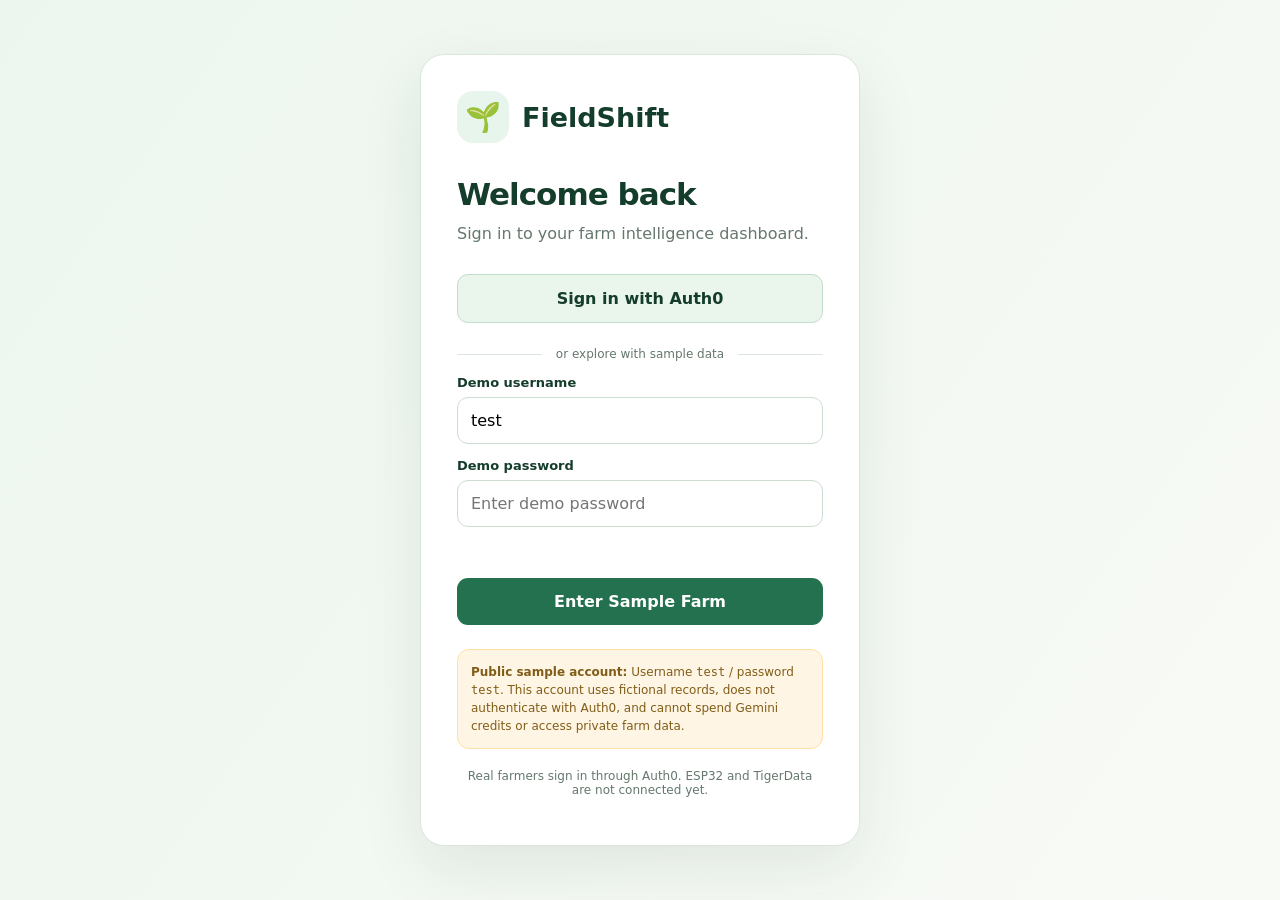
==== FieldShift_v7_Calendar_Sprite/public/index.html @ 9e1a4532 "Deploy FieldShift production login with isolated sample farm profile" ====
<!doctype html><html lang="en"><head><meta charset="utf-8"><meta name="viewport" content="width=device-width,initial-scale=1"><title>FieldShift — Sign in</title>
<style>
:root{--dark:#153d2c;--green:#24714f;--line:#dbe7dc;--mute:#65786c}*{box-sizing:border-box}
body{margin:0;background:linear-gradient(125deg,#ecf6ee,#f8faf6);min-height:100vh;font-family:ui-sans-serif,system-ui,Arial;color:var(--dark);display:grid;place-items:center;padding:24px}
.login{width:min(440px,100%);background:white;border:1px solid var(--line);border-radius:24px;box-shadow:0 22px 65px #183c2617;padding:36px}
.brand{display:flex;align-items:center;gap:13px;font-size:27px;font-weight:800;margin-bottom:33px}.icon{width:52px;height:52px;border-radius:16px;background:#e8f5ec;display:grid;place-items:center;font-size:29px}
h1{margin:0;font-size:31px;letter-spacing:-1px}.sub{color:var(--mute);margin:10px 0 28px;line-height:1.5}
label{display:block;font-size:13px;font-weight:750;margin:14px 0 7px}input{width:100%;border:1px solid #ccded0;border-radius:11px;padding:13px;font:inherit;outline-color:var(--green)}
button,.action{display:block;width:100%;text-align:center;border:0;background:var(--green);color:white;padding:14px 16px;border-radius:11px;font:inherit;font-weight:750;text-decoration:none;cursor:pointer;margin-top:20px}.action{margin-top:10px;background:#eaf5ec;color:var(--dark);border:1px solid #c5ddcb}
.divider{display:flex;align-items:center;gap:14px;color:var(--mute);font-size:12px;margin:24px 0 5px}.divider:before,.divider:after{content:"";height:1px;background:var(--line);flex:1}
.warn{background:#fff5e4;border:1px solid #ffdfa3;border-radius:12px;padding:13px;color:#805d17;font-size:12px;line-height:1.5;margin-top:24px}
.error{color:#ac3232;font-size:13px;min-height:18px}.fine{color:var(--mute);font-size:12px;text-align:center;margin-top:20px}
</style></head><body><div class="login">
<div class="brand"><span class="icon">🌱</span> FieldShift</div><h1>Welcome back</h1><p class="sub">Sign in to your farm intelligence dashboard.</p>
<a class="action" href="/auth/login">Sign in with Auth0</a>
<div class="divider">or explore with sample data</div>
<form action="/auth/demo" method="post"><label for="u">Demo username</label><input id="u" name="username" value="test" autocomplete="off" required>
<label for="p">Demo password</label><input id="p" name="password" type="password" placeholder="Enter demo password" autocomplete="off" required>
<p id="error" class="error" role="alert"></p><button type="submit">Enter Sample Farm</button></form>
<div class="warn"><strong>Public sample account:</strong> Username <code>test</code> / password <code>test</code>. This account uses fictional records, does not authenticate with Auth0, and cannot spend Gemini credits or access private farm data.</div>
<p class="fine">Real farmers sign in through Auth0. ESP32 and TigerData are not connected yet.</p>
</div><script>if(new URLSearchParams(location.search).get('error')==='invalid')document.getElementById('error').textContent='Invalid demo login. Use test / test.';fetch('/api/auth/me',{cache:'no-store'}).then(r=>r.json()).then(j=>{if(j.authenticated)location.replace('/dashboard.html')}).catch(()=>{});</script>
</body></html>
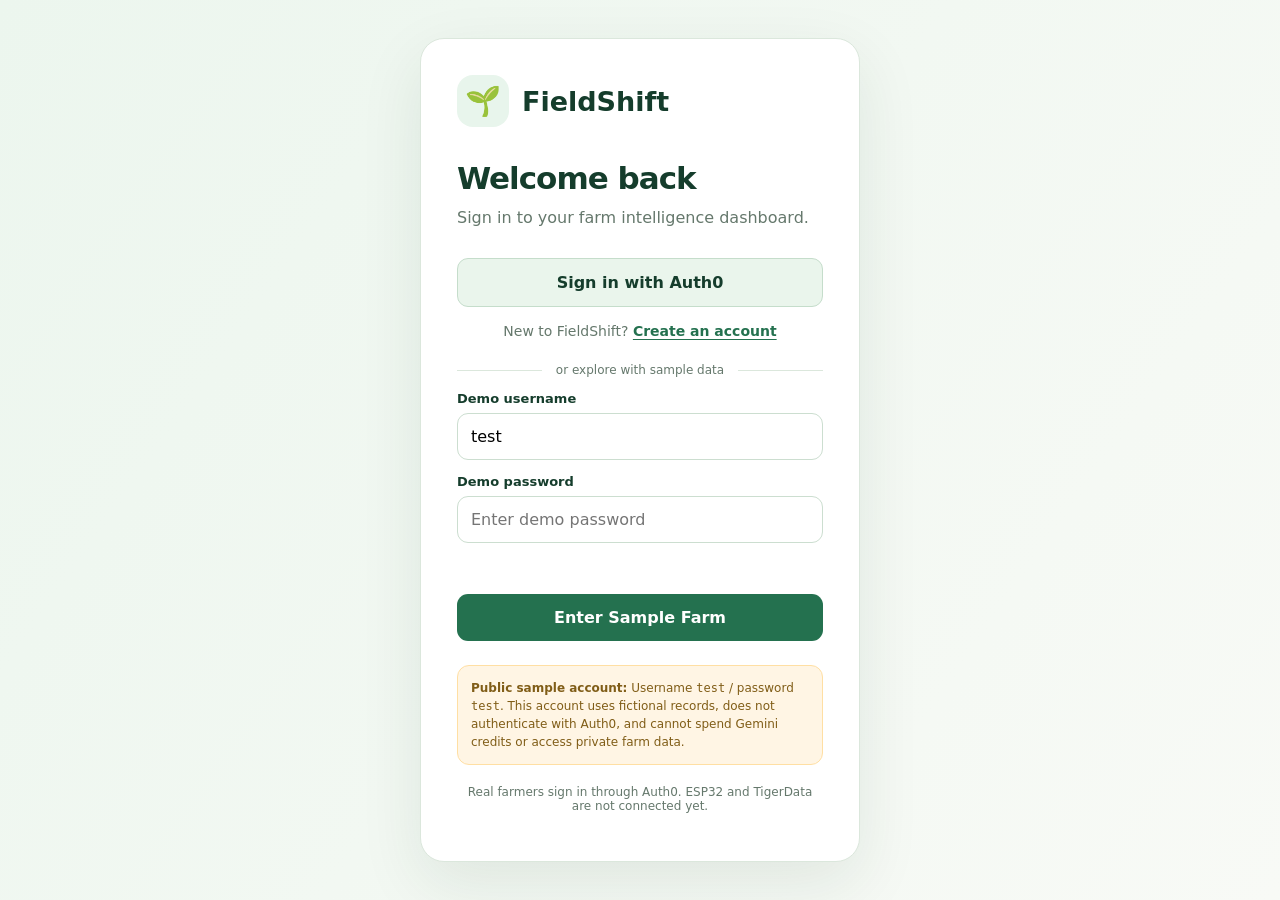
==== commit c4b8fcc8: "Enable verified Auth0 self-signup with safe Gemini access and keep sample login" ====
--- a/FieldShift_v7_Calendar_Sprite/public/index.html
+++ b/FieldShift_v7_Calendar_Sprite/public/index.html
@@ -9,15 +9,16 @@
 button,.action{display:block;width:100%;text-align:center;border:0;background:var(--green);color:white;padding:14px 16px;border-radius:11px;font:inherit;font-weight:750;text-decoration:none;cursor:pointer;margin-top:20px}.action{margin-top:10px;background:#eaf5ec;color:var(--dark);border:1px solid #c5ddcb}
 .divider{display:flex;align-items:center;gap:14px;color:var(--mute);font-size:12px;margin:24px 0 5px}.divider:before,.divider:after{content:"";height:1px;background:var(--line);flex:1}
 .warn{background:#fff5e4;border:1px solid #ffdfa3;border-radius:12px;padding:13px;color:#805d17;font-size:12px;line-height:1.5;margin-top:24px}
-.error{color:#ac3232;font-size:13px;min-height:18px}.fine{color:var(--mute);font-size:12px;text-align:center;margin-top:20px}
+.signup-row{text-align:center;margin-top:16px;color:var(--mute);font-size:14px}.signup-row a{color:var(--green);font-weight:750;text-decoration:underline;text-underline-offset:3px}.error{color:#ac3232;font-size:13px;min-height:18px}.fine{color:var(--mute);font-size:12px;text-align:center;margin-top:20px}
 </style></head><body><div class="login">
 <div class="brand"><span class="icon">🌱</span> FieldShift</div><h1>Welcome back</h1><p class="sub">Sign in to your farm intelligence dashboard.</p>
 <a class="action" href="/auth/login">Sign in with Auth0</a>
+<p class="signup-row">New to FieldShift? <a href="/auth/signup">Create an account</a></p>
 <div class="divider">or explore with sample data</div>
 <form action="/auth/demo" method="post"><label for="u">Demo username</label><input id="u" name="username" value="test" autocomplete="off" required>
 <label for="p">Demo password</label><input id="p" name="password" type="password" placeholder="Enter demo password" autocomplete="off" required>
 <p id="error" class="error" role="alert"></p><button type="submit">Enter Sample Farm</button></form>
 <div class="warn"><strong>Public sample account:</strong> Username <code>test</code> / password <code>test</code>. This account uses fictional records, does not authenticate with Auth0, and cannot spend Gemini credits or access private farm data.</div>
 <p class="fine">Real farmers sign in through Auth0. ESP32 and TigerData are not connected yet.</p>
-</div><script>if(new URLSearchParams(location.search).get('error')==='invalid')document.getElementById('error').textContent='Invalid demo login. Use test / test.';fetch('/api/auth/me',{cache:'no-store'}).then(r=>r.json()).then(j=>{if(j.authenticated)location.replace('/dashboard.html')}).catch(()=>{});</script>
+</div><script>const err=new URLSearchParams(location.search).get('error');if(err==='invalid')document.getElementById('error').textContent='Invalid demo login. Use test / test.';if(err==='signup_unavailable')document.getElementById('error').textContent='Account registration is not currently enabled.';fetch('/api/auth/me',{cache:'no-store'}).then(r=>r.json()).then(j=>{if(j.authenticated)location.replace('/dashboard.html')}).catch(()=>{});</script>
 </body></html>
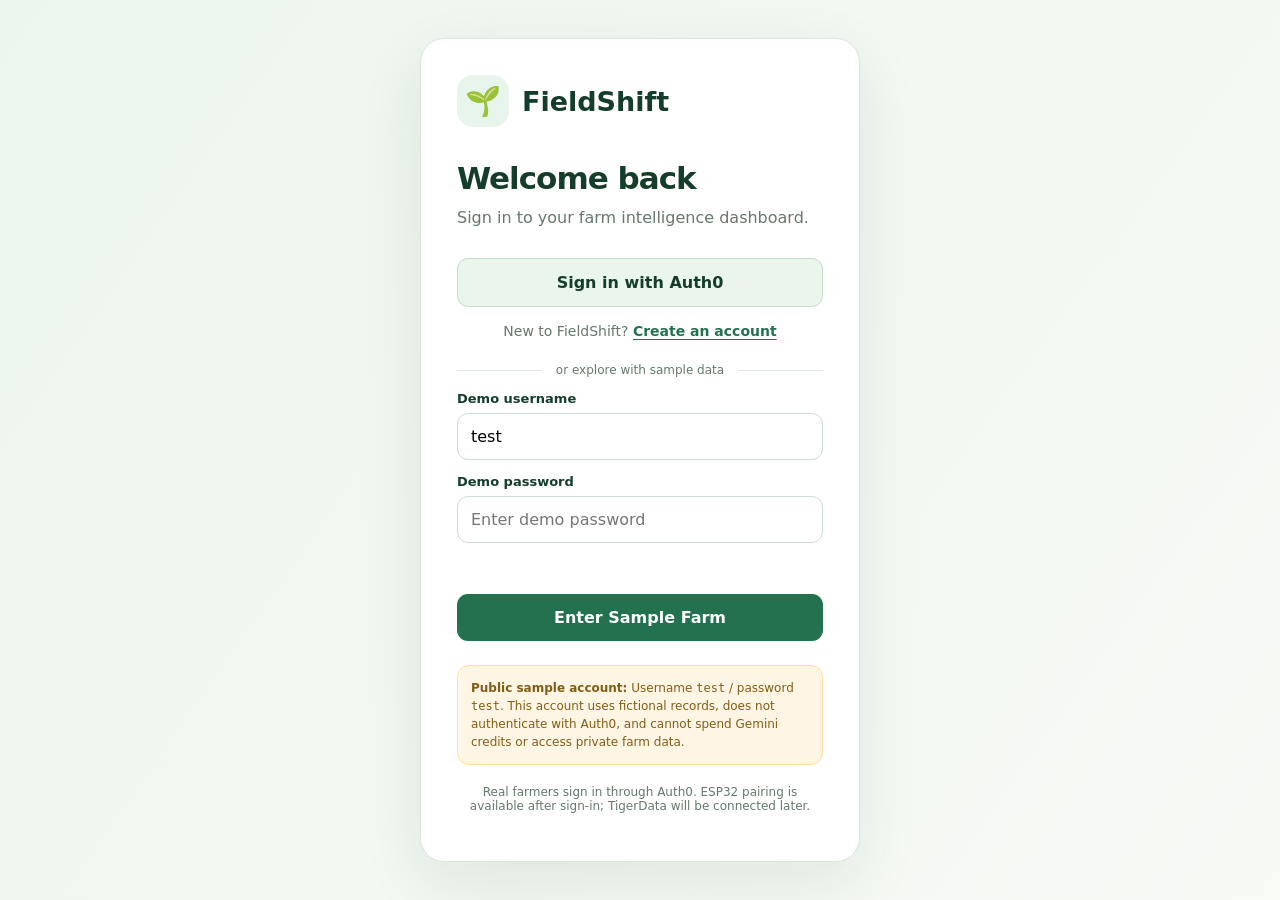
==== commit 4fe5032d: "FieldShift v14: question-first Gemini advice and authenticated ESP32 private cloud ingest" ====
--- a/FieldShift_v7_Calendar_Sprite/public/index.html
+++ b/FieldShift_v7_Calendar_Sprite/public/index.html
@@ -19,6 +19,6 @@
 <label for="p">Demo password</label><input id="p" name="password" type="password" placeholder="Enter demo password" autocomplete="off" required>
 <p id="error" class="error" role="alert"></p><button type="submit">Enter Sample Farm</button></form>
 <div class="warn"><strong>Public sample account:</strong> Username <code>test</code> / password <code>test</code>. This account uses fictional records, does not authenticate with Auth0, and cannot spend Gemini credits or access private farm data.</div>
-<p class="fine">Real farmers sign in through Auth0. ESP32 and TigerData are not connected yet.</p>
+<p class="fine">Real farmers sign in through Auth0. ESP32 pairing is available after sign-in; TigerData will be connected later.</p>
 </div><script>const err=new URLSearchParams(location.search).get('error');if(err==='invalid')document.getElementById('error').textContent='Invalid demo login. Use test / test.';if(err==='signup_unavailable')document.getElementById('error').textContent='Account registration is not currently enabled.';fetch('/api/auth/me',{cache:'no-store'}).then(r=>r.json()).then(j=>{if(j.authenticated)location.replace('/dashboard.html')}).catch(()=>{});</script>
 </body></html>
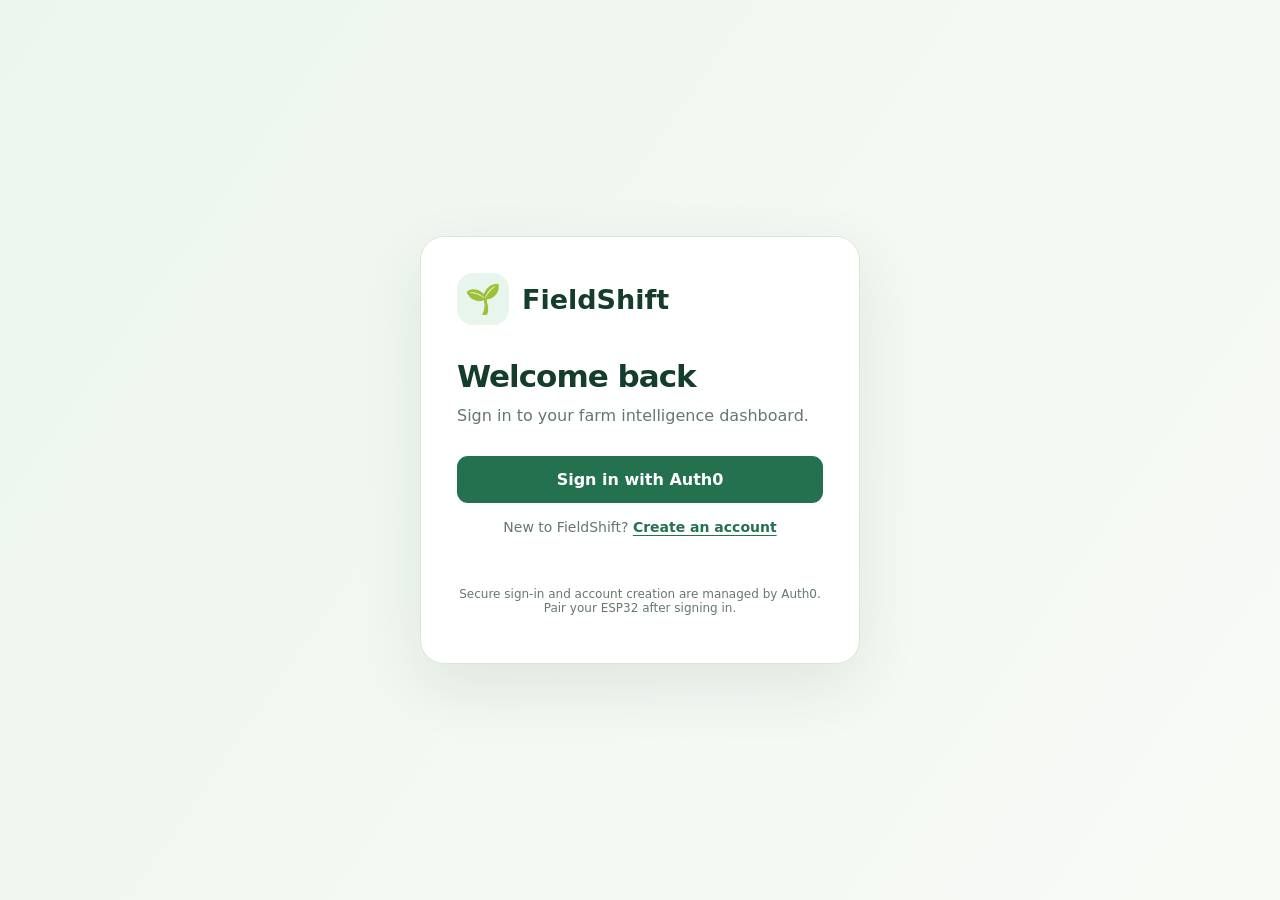
==== commit eaa25d6c: "Retire public test login and sample sessions; keep Auth0 sign-in and signup" ====
--- a/FieldShift_v7_Calendar_Sprite/public/index.html
+++ b/FieldShift_v7_Calendar_Sprite/public/index.html
@@ -5,20 +5,13 @@
 .login{width:min(440px,100%);background:white;border:1px solid var(--line);border-radius:24px;box-shadow:0 22px 65px #183c2617;padding:36px}
 .brand{display:flex;align-items:center;gap:13px;font-size:27px;font-weight:800;margin-bottom:33px}.icon{width:52px;height:52px;border-radius:16px;background:#e8f5ec;display:grid;place-items:center;font-size:29px}
 h1{margin:0;font-size:31px;letter-spacing:-1px}.sub{color:var(--mute);margin:10px 0 28px;line-height:1.5}
-label{display:block;font-size:13px;font-weight:750;margin:14px 0 7px}input{width:100%;border:1px solid #ccded0;border-radius:11px;padding:13px;font:inherit;outline-color:var(--green)}
-button,.action{display:block;width:100%;text-align:center;border:0;background:var(--green);color:white;padding:14px 16px;border-radius:11px;font:inherit;font-weight:750;text-decoration:none;cursor:pointer;margin-top:20px}.action{margin-top:10px;background:#eaf5ec;color:var(--dark);border:1px solid #c5ddcb}
-.divider{display:flex;align-items:center;gap:14px;color:var(--mute);font-size:12px;margin:24px 0 5px}.divider:before,.divider:after{content:"";height:1px;background:var(--line);flex:1}
-.warn{background:#fff5e4;border:1px solid #ffdfa3;border-radius:12px;padding:13px;color:#805d17;font-size:12px;line-height:1.5;margin-top:24px}
+button,.action{display:block;width:100%;text-align:center;border:0;background:var(--green);color:white;padding:14px 16px;border-radius:11px;font:inherit;font-weight:750;text-decoration:none;cursor:pointer;margin-top:20px}.action{margin-top:10px}
 .signup-row{text-align:center;margin-top:16px;color:var(--mute);font-size:14px}.signup-row a{color:var(--green);font-weight:750;text-decoration:underline;text-underline-offset:3px}.error{color:#ac3232;font-size:13px;min-height:18px}.fine{color:var(--mute);font-size:12px;text-align:center;margin-top:20px}
 </style></head><body><div class="login">
 <div class="brand"><span class="icon">🌱</span> FieldShift</div><h1>Welcome back</h1><p class="sub">Sign in to your farm intelligence dashboard.</p>
 <a class="action" href="/auth/login">Sign in with Auth0</a>
 <p class="signup-row">New to FieldShift? <a href="/auth/signup">Create an account</a></p>
-<div class="divider">or explore with sample data</div>
-<form action="/auth/demo" method="post"><label for="u">Demo username</label><input id="u" name="username" value="test" autocomplete="off" required>
-<label for="p">Demo password</label><input id="p" name="password" type="password" placeholder="Enter demo password" autocomplete="off" required>
-<p id="error" class="error" role="alert"></p><button type="submit">Enter Sample Farm</button></form>
-<div class="warn"><strong>Public sample account:</strong> Username <code>test</code> / password <code>test</code>. This account uses fictional records, does not authenticate with Auth0, and cannot spend Gemini credits or access private farm data.</div>
-<p class="fine">Real farmers sign in through Auth0. ESP32 pairing is available after sign-in; TigerData will be connected later.</p>
-</div><script>const err=new URLSearchParams(location.search).get('error');if(err==='invalid')document.getElementById('error').textContent='Invalid demo login. Use test / test.';if(err==='signup_unavailable')document.getElementById('error').textContent='Account registration is not currently enabled.';fetch('/api/auth/me',{cache:'no-store'}).then(r=>r.json()).then(j=>{if(j.authenticated)location.replace('/dashboard.html')}).catch(()=>{});</script>
+<p id="error" class="error" role="alert" aria-live="polite"></p>
+<p class="fine">Secure sign-in and account creation are managed by Auth0. Pair your ESP32 after signing in.</p>
+</div><script>const err=new URLSearchParams(location.search).get('error');if(err==='signup_unavailable')document.getElementById('error').textContent='Account registration is not currently enabled.';fetch('/api/auth/me',{cache:'no-store'}).then(r=>r.json()).then(j=>{if(j.authenticated)location.replace('/dashboard.html')}).catch(()=>{});</script>
 </body></html>
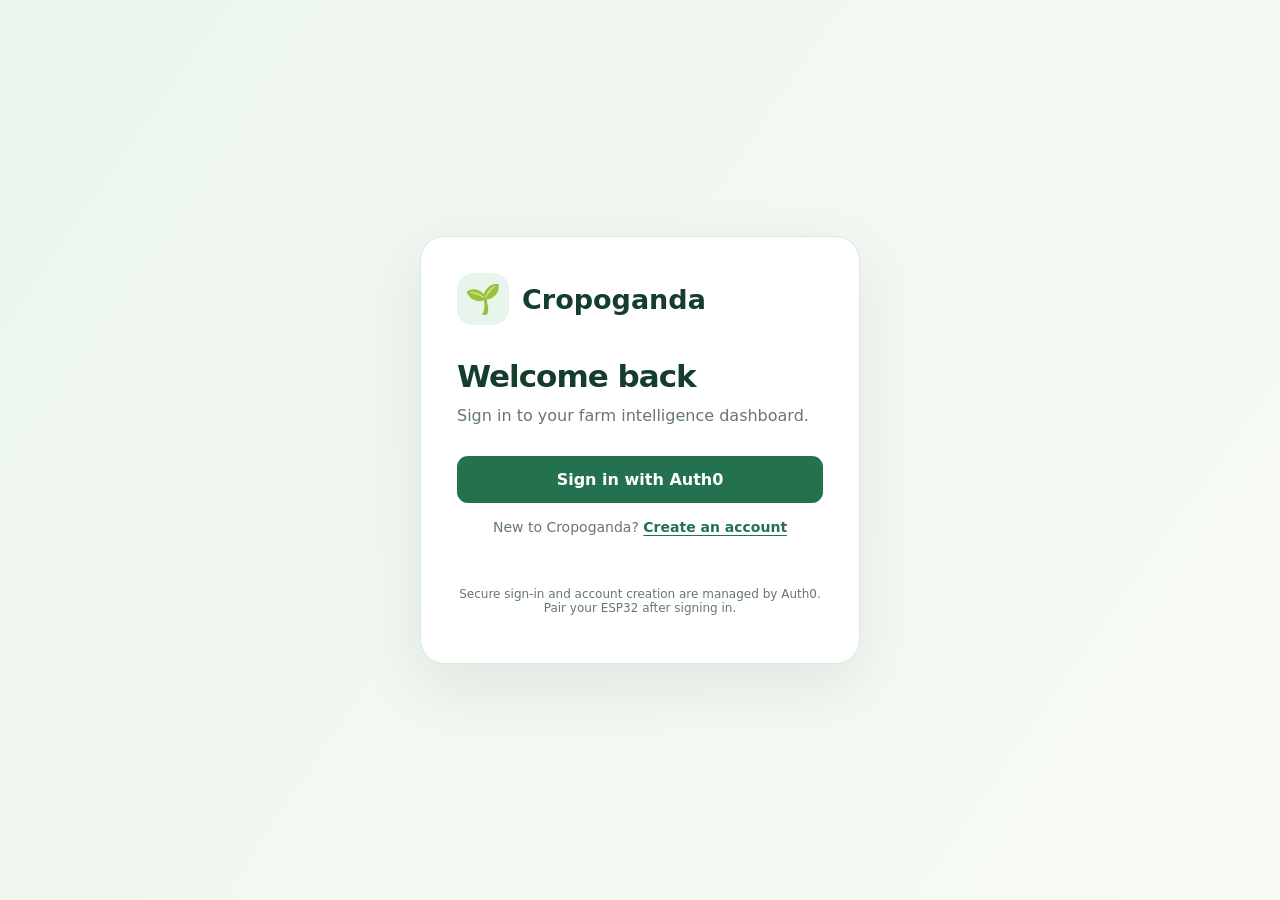
==== commit ee559db7: "Rebrand Cropoganda web UI and authenticated backend messages" ====
--- a/FieldShift_v7_Calendar_Sprite/public/index.html
+++ b/FieldShift_v7_Calendar_Sprite/public/index.html
@@ -1,4 +1,4 @@
-<!doctype html><html lang="en"><head><meta charset="utf-8"><meta name="viewport" content="width=device-width,initial-scale=1"><title>FieldShift — Sign in</title>
+<!doctype html><html lang="en"><head><meta charset="utf-8"><meta name="viewport" content="width=device-width,initial-scale=1"><title>Cropoganda — Sign in</title>
 <style>
 :root{--dark:#153d2c;--green:#24714f;--line:#dbe7dc;--mute:#65786c}*{box-sizing:border-box}
 body{margin:0;background:linear-gradient(125deg,#ecf6ee,#f8faf6);min-height:100vh;font-family:ui-sans-serif,system-ui,Arial;color:var(--dark);display:grid;place-items:center;padding:24px}
@@ -8,9 +8,9 @@
 button,.action{display:block;width:100%;text-align:center;border:0;background:var(--green);color:white;padding:14px 16px;border-radius:11px;font:inherit;font-weight:750;text-decoration:none;cursor:pointer;margin-top:20px}.action{margin-top:10px}
 .signup-row{text-align:center;margin-top:16px;color:var(--mute);font-size:14px}.signup-row a{color:var(--green);font-weight:750;text-decoration:underline;text-underline-offset:3px}.error{color:#ac3232;font-size:13px;min-height:18px}.fine{color:var(--mute);font-size:12px;text-align:center;margin-top:20px}
 </style></head><body><div class="login">
-<div class="brand"><span class="icon">🌱</span> FieldShift</div><h1>Welcome back</h1><p class="sub">Sign in to your farm intelligence dashboard.</p>
+<div class="brand"><span class="icon">🌱</span> Cropoganda</div><h1>Welcome back</h1><p class="sub">Sign in to your farm intelligence dashboard.</p>
 <a class="action" href="/auth/login">Sign in with Auth0</a>
-<p class="signup-row">New to FieldShift? <a href="/auth/signup">Create an account</a></p>
+<p class="signup-row">New to Cropoganda? <a href="/auth/signup">Create an account</a></p>
 <p id="error" class="error" role="alert" aria-live="polite"></p>
 <p class="fine">Secure sign-in and account creation are managed by Auth0. Pair your ESP32 after signing in.</p>
 </div><script>const err=new URLSearchParams(location.search).get('error');if(err==='signup_unavailable')document.getElementById('error').textContent='Account registration is not currently enabled.';fetch('/api/auth/me',{cache:'no-store'}).then(r=>r.json()).then(j=>{if(j.authenticated)location.replace('/dashboard.html')}).catch(()=>{});</script>
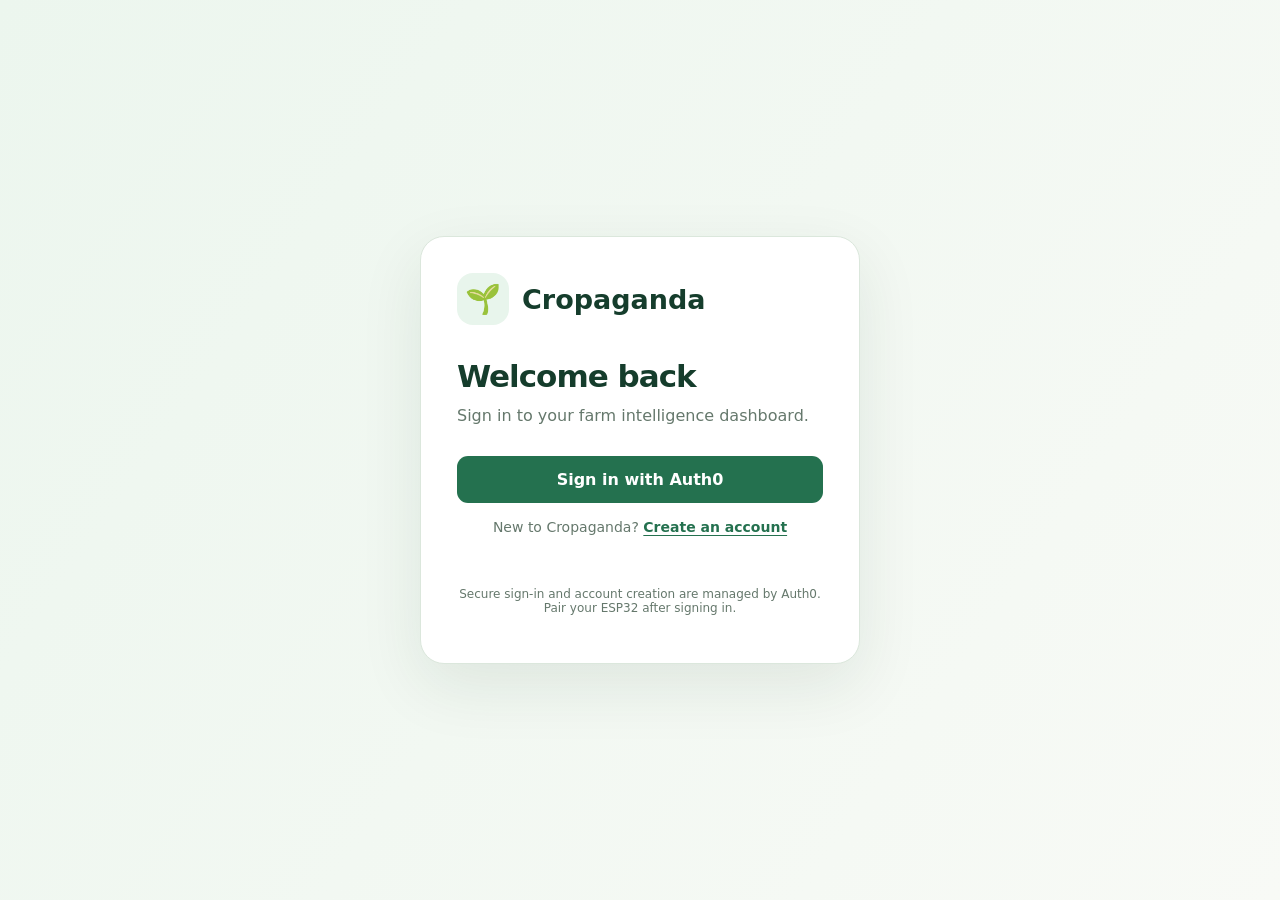
==== commit 5732b1c7: "Remove NASA panel and unused gas/pH readings from History; correct Cropaganda UI branding" ====
--- a/FieldShift_v7_Calendar_Sprite/public/index.html
+++ b/FieldShift_v7_Calendar_Sprite/public/index.html
@@ -1,4 +1,4 @@
-<!doctype html><html lang="en"><head><meta charset="utf-8"><meta name="viewport" content="width=device-width,initial-scale=1"><title>Cropoganda — Sign in</title>
+<!doctype html><html lang="en"><head><meta charset="utf-8"><meta name="viewport" content="width=device-width,initial-scale=1"><title>Cropaganda — Sign in</title>
 <style>
 :root{--dark:#153d2c;--green:#24714f;--line:#dbe7dc;--mute:#65786c}*{box-sizing:border-box}
 body{margin:0;background:linear-gradient(125deg,#ecf6ee,#f8faf6);min-height:100vh;font-family:ui-sans-serif,system-ui,Arial;color:var(--dark);display:grid;place-items:center;padding:24px}
@@ -8,9 +8,9 @@
 button,.action{display:block;width:100%;text-align:center;border:0;background:var(--green);color:white;padding:14px 16px;border-radius:11px;font:inherit;font-weight:750;text-decoration:none;cursor:pointer;margin-top:20px}.action{margin-top:10px}
 .signup-row{text-align:center;margin-top:16px;color:var(--mute);font-size:14px}.signup-row a{color:var(--green);font-weight:750;text-decoration:underline;text-underline-offset:3px}.error{color:#ac3232;font-size:13px;min-height:18px}.fine{color:var(--mute);font-size:12px;text-align:center;margin-top:20px}
 </style></head><body><div class="login">
-<div class="brand"><span class="icon">🌱</span> Cropoganda</div><h1>Welcome back</h1><p class="sub">Sign in to your farm intelligence dashboard.</p>
+<div class="brand"><span class="icon">🌱</span> Cropaganda</div><h1>Welcome back</h1><p class="sub">Sign in to your farm intelligence dashboard.</p>
 <a class="action" href="/auth/login">Sign in with Auth0</a>
-<p class="signup-row">New to Cropoganda? <a href="/auth/signup">Create an account</a></p>
+<p class="signup-row">New to Cropaganda? <a href="/auth/signup">Create an account</a></p>
 <p id="error" class="error" role="alert" aria-live="polite"></p>
 <p class="fine">Secure sign-in and account creation are managed by Auth0. Pair your ESP32 after signing in.</p>
 </div><script>const err=new URLSearchParams(location.search).get('error');if(err==='signup_unavailable')document.getElementById('error').textContent='Account registration is not currently enabled.';fetch('/api/auth/me',{cache:'no-store'}).then(r=>r.json()).then(j=>{if(j.authenticated)location.replace('/dashboard.html')}).catch(()=>{});</script>
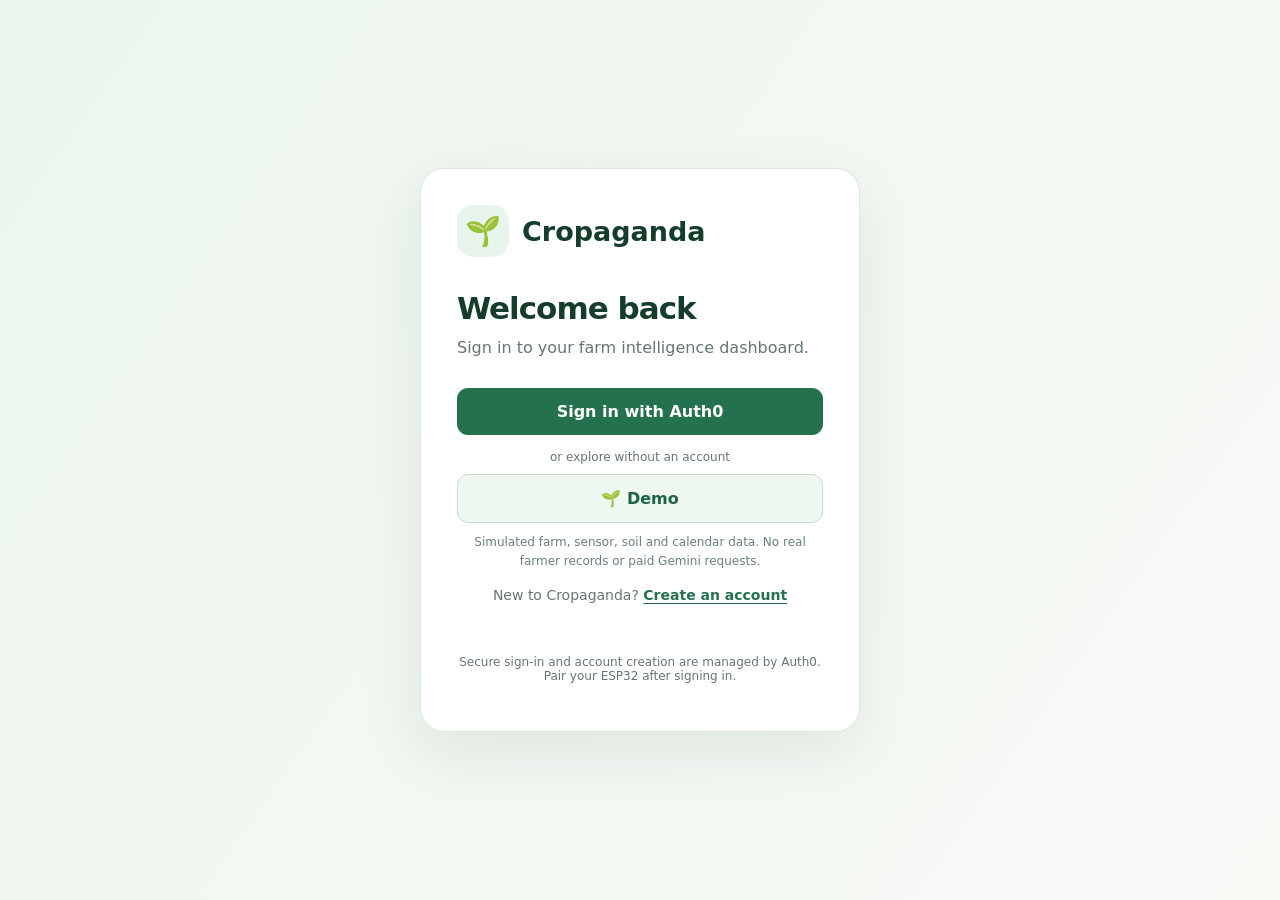
==== commit fc0fc99a: "Add simple Demo button to Cropaganda login screen" ====
--- a/FieldShift_v7_Calendar_Sprite/public/index.html
+++ b/FieldShift_v7_Calendar_Sprite/public/index.html
@@ -6,12 +6,28 @@
 .brand{display:flex;align-items:center;gap:13px;font-size:27px;font-weight:800;margin-bottom:33px}.icon{width:52px;height:52px;border-radius:16px;background:#e8f5ec;display:grid;place-items:center;font-size:29px}
 h1{margin:0;font-size:31px;letter-spacing:-1px}.sub{color:var(--mute);margin:10px 0 28px;line-height:1.5}
 button,.action{display:block;width:100%;text-align:center;border:0;background:var(--green);color:white;padding:14px 16px;border-radius:11px;font:inherit;font-weight:750;text-decoration:none;cursor:pointer;margin-top:20px}.action{margin-top:10px}
+.demo-button{background:#eef7f0;color:#1b6545;border:1px solid #c8dfd0;margin-top:10px}
+.demo-button:hover{background:#e2f3e6}
+.demo-separator{text-align:center;color:var(--mute);margin:15px 0 4px;font-size:12px}
+.demo-note{font-size:12px;color:#698273;line-height:1.55;margin:10px 0 0;text-align:center}
+.demo-form{margin:0}
 .signup-row{text-align:center;margin-top:16px;color:var(--mute);font-size:14px}.signup-row a{color:var(--green);font-weight:750;text-decoration:underline;text-underline-offset:3px}.error{color:#ac3232;font-size:13px;min-height:18px}.fine{color:var(--mute);font-size:12px;text-align:center;margin-top:20px}
 </style></head><body><div class="login">
 <div class="brand"><span class="icon">🌱</span> Cropaganda</div><h1>Welcome back</h1><p class="sub">Sign in to your farm intelligence dashboard.</p>
 <a class="action" href="/auth/login">Sign in with Auth0</a>
+<div id="demo-entry">
+  <p class="demo-separator">or explore without an account</p>
+  <form class="demo-form" method="post" action="/auth/demo">
+    <input type="hidden" name="demo" value="1">
+    <button class="demo-button" type="submit">🌱 Demo</button>
+  </form>
+  <p class="demo-note">Simulated farm, sensor, soil and calendar data. No real farmer records or paid Gemini requests.</p>
+</div>
 <p class="signup-row">New to Cropaganda? <a href="/auth/signup">Create an account</a></p>
 <p id="error" class="error" role="alert" aria-live="polite"></p>
 <p class="fine">Secure sign-in and account creation are managed by Auth0. Pair your ESP32 after signing in.</p>
-</div><script>const err=new URLSearchParams(location.search).get('error');if(err==='signup_unavailable')document.getElementById('error').textContent='Account registration is not currently enabled.';fetch('/api/auth/me',{cache:'no-store'}).then(r=>r.json()).then(j=>{if(j.authenticated)location.replace('/dashboard.html')}).catch(()=>{});</script>
+</div><script>const err=new URLSearchParams(location.search).get('error');if(err==='signup_unavailable')document.getElementById('error').textContent='Account registration is not currently enabled.';fetch('/api/auth/me',{cache:'no-store'}).then(r=>r.json()).then(j=>{
+  if(j.authenticated)location.replace('/dashboard.html');
+  else if(!j.sample_available){document.getElementById('demo-entry').hidden=true;}
+}).catch(()=>{});</script>
 </body></html>
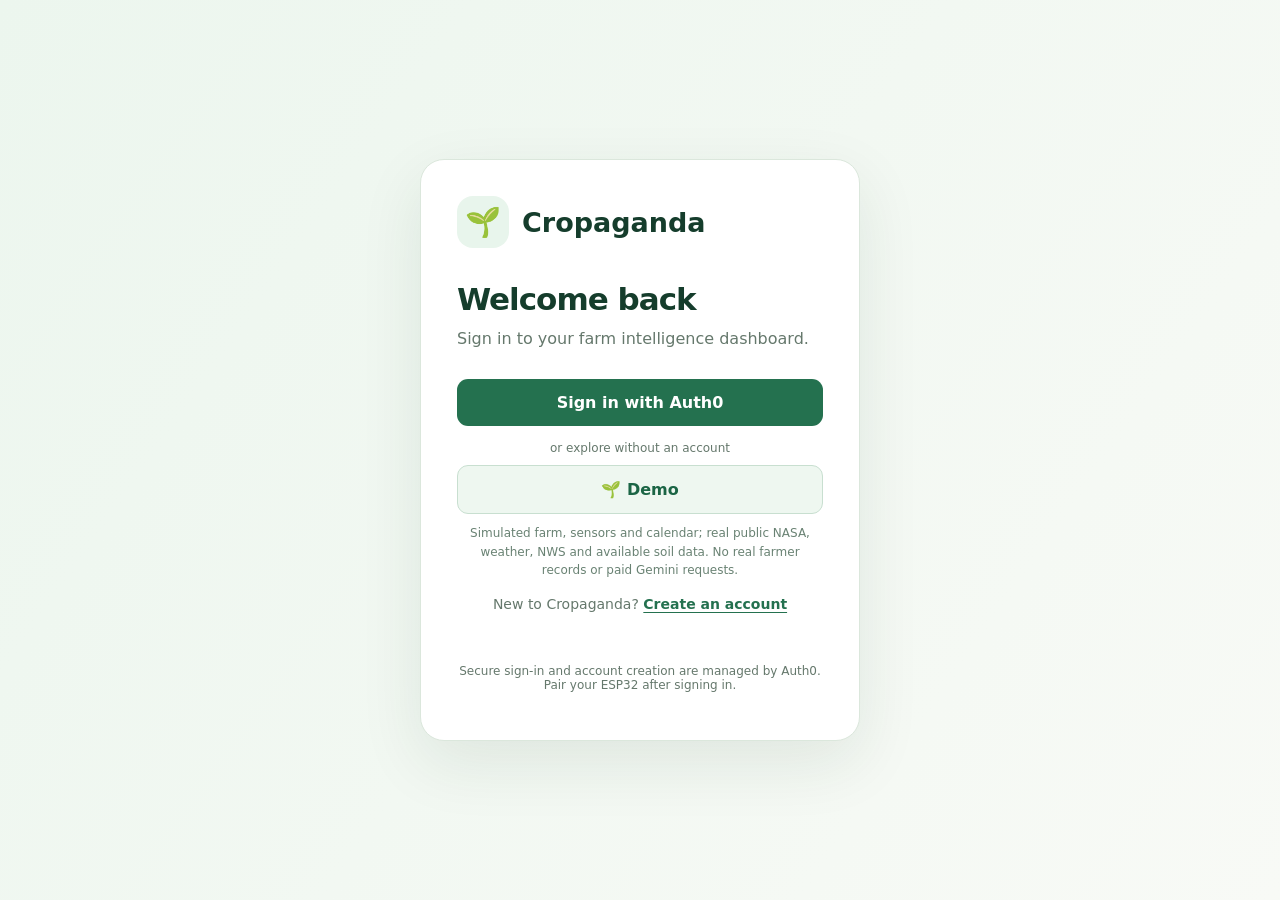
==== commit 83433965: "Describe public weather/NASA/soil access on Demo login" ====
--- a/FieldShift_v7_Calendar_Sprite/public/index.html
+++ b/FieldShift_v7_Calendar_Sprite/public/index.html
@@ -21,7 +21,7 @@
     <input type="hidden" name="demo" value="1">
     <button class="demo-button" type="submit">🌱 Demo</button>
   </form>
-  <p class="demo-note">Simulated farm, sensor, soil and calendar data. No real farmer records or paid Gemini requests.</p>
+  <p class="demo-note">Simulated farm, sensors and calendar; real public NASA, weather, NWS and available soil data. No real farmer records or paid Gemini requests.</p>
 </div>
 <p class="signup-row">New to Cropaganda? <a href="/auth/signup">Create an account</a></p>
 <p id="error" class="error" role="alert" aria-live="polite"></p>
